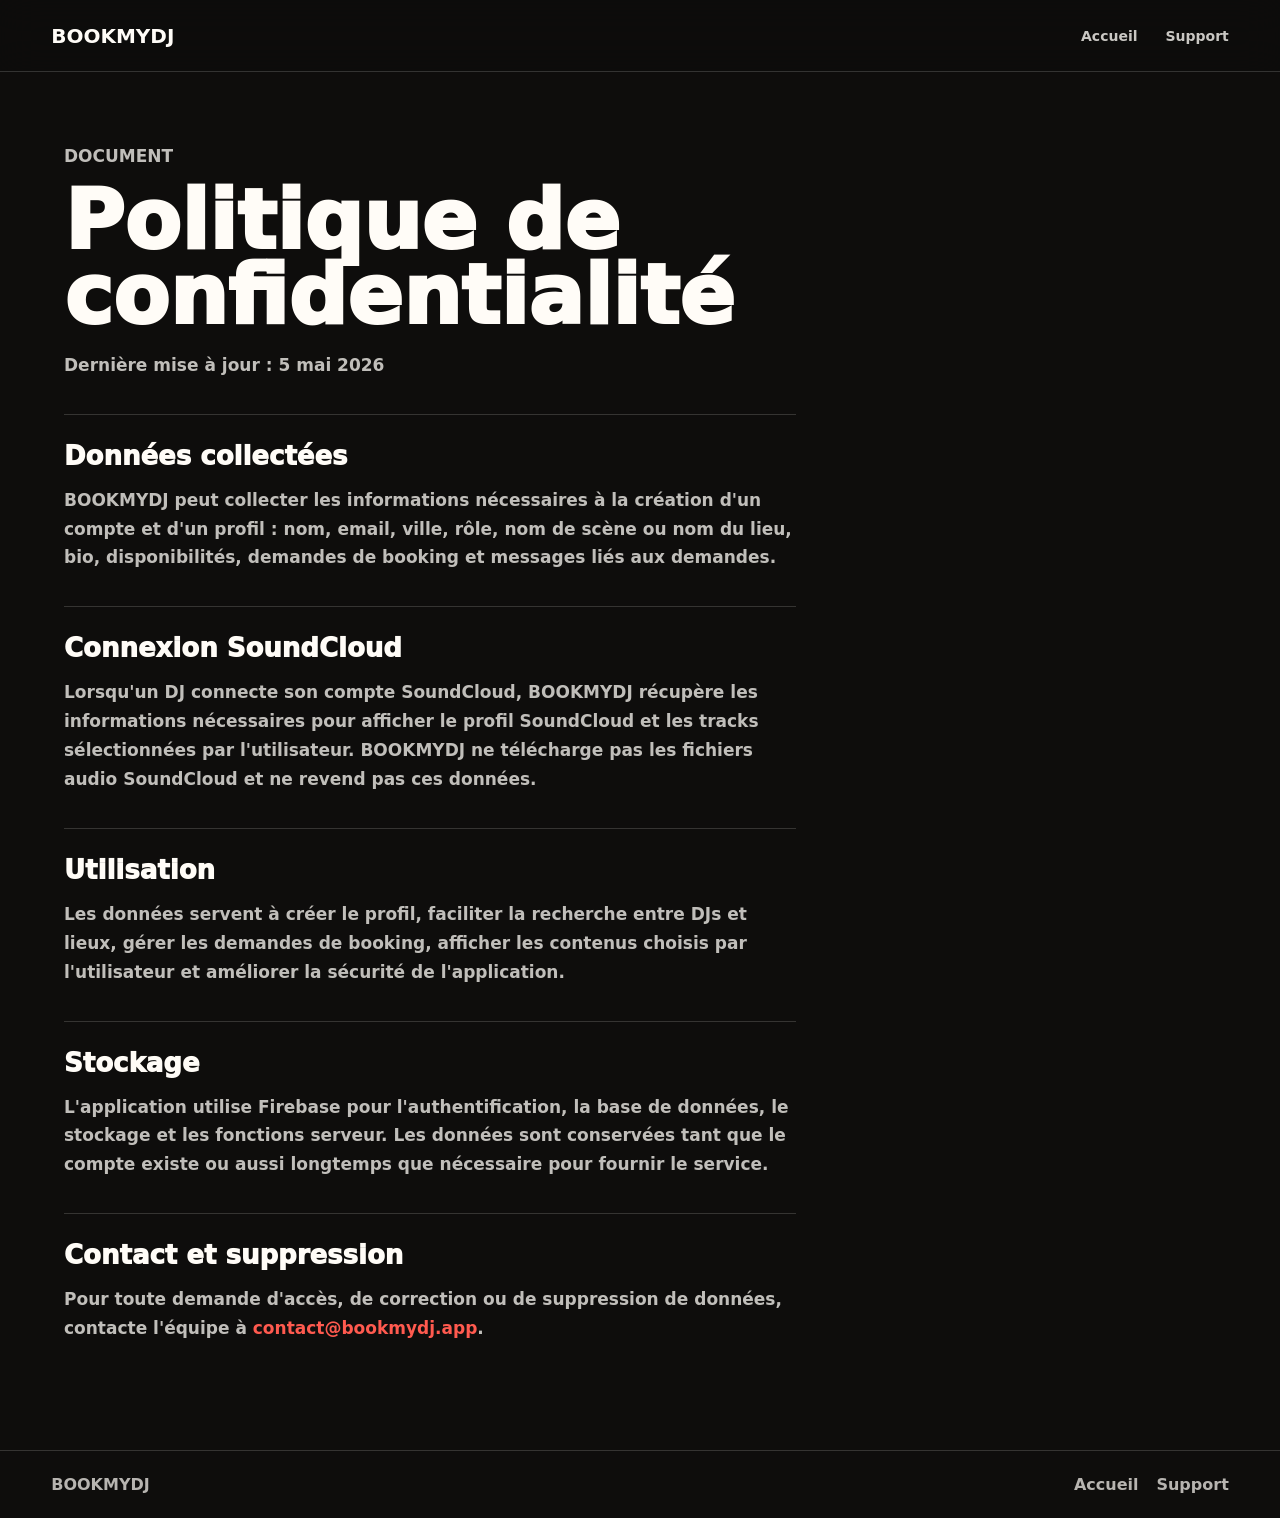
==== privacy.html @ 0f89406c "Initial BOOKMYDJ landing page" ====
<!doctype html>
<html lang="fr">
  <head>
    <meta charset="utf-8" />
    <meta name="viewport" content="width=device-width, initial-scale=1" />
    <meta name="description" content="Politique de confidentialité de BOOKMYDJ." />
    <title>Confidentialité - BOOKMYDJ</title>
    <link rel="stylesheet" href="styles.css" />
  </head>
  <body>
    <header class="site-header simple">
      <a class="brand" href="index.html">BOOKMYDJ</a>
      <nav class="nav-links" aria-label="Liens utiles">
        <a href="index.html">Accueil</a>
        <a href="support.html">Support</a>
      </nav>
    </header>

    <main class="legal-page">
      <p class="eyebrow">Document</p>
      <h1>Politique de confidentialité</h1>
      <p class="updated">Dernière mise à jour : 5 mai 2026</p>

      <section>
        <h2>Données collectées</h2>
        <p>BOOKMYDJ peut collecter les informations nécessaires à la création d'un compte et d'un profil : nom, email, ville, rôle, nom de scène ou nom du lieu, bio, disponibilités, demandes de booking et messages liés aux demandes.</p>
      </section>

      <section>
        <h2>Connexion SoundCloud</h2>
        <p>Lorsqu'un DJ connecte son compte SoundCloud, BOOKMYDJ récupère les informations nécessaires pour afficher le profil SoundCloud et les tracks sélectionnées par l'utilisateur. BOOKMYDJ ne télécharge pas les fichiers audio SoundCloud et ne revend pas ces données.</p>
      </section>

      <section>
        <h2>Utilisation</h2>
        <p>Les données servent à créer le profil, faciliter la recherche entre DJs et lieux, gérer les demandes de booking, afficher les contenus choisis par l'utilisateur et améliorer la sécurité de l'application.</p>
      </section>

      <section>
        <h2>Stockage</h2>
        <p>L'application utilise Firebase pour l'authentification, la base de données, le stockage et les fonctions serveur. Les données sont conservées tant que le compte existe ou aussi longtemps que nécessaire pour fournir le service.</p>
      </section>

      <section>
        <h2>Contact et suppression</h2>
        <p>Pour toute demande d'accès, de correction ou de suppression de données, contacte l'équipe à <a href="mailto:contact@bookmydj.app">contact@bookmydj.app</a>.</p>
      </section>
    </main>

    <footer class="site-footer">
      <span>BOOKMYDJ</span>
      <div>
        <a href="index.html">Accueil</a>
        <a href="support.html">Support</a>
      </div>
    </footer>
  </body>
</html>
---- styles.css ----
:root {
  color-scheme: dark;
  --ink: #11100f;
  --paper: #fffcf7;
  --muted: #8f867d;
  --line: rgba(255, 252, 247, 0.16);
  --accent: #ff5a4f;
  --teal: #19a78e;
  --blue: #4968f2;
  --night: #0e0d0c;
}

* {
  box-sizing: border-box;
}

body {
  margin: 0;
  min-width: 320px;
  background: var(--night);
  color: var(--paper);
  font-family: Inter, ui-sans-serif, system-ui, -apple-system, BlinkMacSystemFont, "Segoe UI", sans-serif;
  letter-spacing: 0;
}

a {
  color: inherit;
  text-decoration: none;
}

.site-header {
  position: fixed;
  z-index: 20;
  top: 0;
  left: 0;
  right: 0;
  display: flex;
  align-items: center;
  justify-content: space-between;
  gap: 24px;
  min-height: 72px;
  padding: 14px clamp(18px, 4vw, 54px);
  background: rgba(14, 13, 12, 0.78);
  border-bottom: 1px solid var(--line);
  backdrop-filter: blur(18px);
}

.site-header.simple {
  position: sticky;
}

.brand {
  font-size: 20px;
  font-weight: 900;
}

.nav-links {
  display: flex;
  align-items: center;
  justify-content: flex-end;
  gap: clamp(12px, 3vw, 28px);
  color: rgba(255, 252, 247, 0.78);
  font-size: 14px;
  font-weight: 800;
}

.hero {
  position: relative;
  min-height: 94vh;
  display: grid;
  align-items: end;
  padding: 118px clamp(18px, 5vw, 72px) 82px;
  background-image: url("https://images.unsplash.com/photo-1516450360452-9312f5e86fc7?auto=format&fit=crop&w=2200&q=86");
  background-size: cover;
  background-position: center;
  overflow: hidden;
}

.hero-shade {
  position: absolute;
  inset: 0;
  background: linear-gradient(90deg, rgba(14, 13, 12, 0.92), rgba(14, 13, 12, 0.58) 46%, rgba(14, 13, 12, 0.18)), linear-gradient(0deg, rgba(14, 13, 12, 0.94), rgba(14, 13, 12, 0) 45%);
}

.hero-content {
  position: relative;
  max-width: 780px;
  min-width: 0;
}

.eyebrow {
  margin: 0 0 12px;
  color: var(--accent);
  font-size: 12px;
  font-weight: 900;
  text-transform: uppercase;
}

h1,
h2,
h3,
p {
  letter-spacing: 0;
}

h1 {
  margin: 0;
  font-size: clamp(56px, 10vw, 128px);
  line-height: 0.92;
  font-weight: 950;
  max-width: 100%;
  overflow-wrap: anywhere;
}

.hero-copy {
  max-width: 640px;
  margin: 22px 0 0;
  color: rgba(255, 252, 247, 0.82);
  font-size: clamp(18px, 2vw, 23px);
  line-height: 1.42;
  font-weight: 700;
}

.hero-actions {
  display: flex;
  flex-wrap: wrap;
  gap: 12px;
  margin-top: 30px;
}

.primary-link,
.secondary-link {
  display: inline-flex;
  align-items: center;
  justify-content: center;
  min-height: 50px;
  border-radius: 8px;
  padding: 0 18px;
  font-weight: 900;
}

.primary-link {
  background: var(--accent);
  color: var(--paper);
}

.secondary-link {
  background: rgba(255, 252, 247, 0.12);
  border: 1px solid rgba(255, 252, 247, 0.24);
}

.section,
.split-section {
  padding: 72px clamp(18px, 5vw, 72px);
}

.section-heading {
  max-width: 760px;
}

h2 {
  margin: 0;
  font-size: clamp(34px, 5vw, 58px);
  line-height: 1;
  font-weight: 930;
}

.section-heading p,
.split-section p,
.legal-page p {
  color: rgba(255, 252, 247, 0.74);
  font-size: 17px;
  line-height: 1.7;
  font-weight: 650;
}

.feature-grid {
  display: grid;
  grid-template-columns: repeat(3, minmax(0, 1fr));
  gap: 14px;
  margin-top: 32px;
}

.feature-card,
.sound-panel {
  border: 1px solid rgba(255, 252, 247, 0.16);
  border-radius: 8px;
  background: var(--paper);
  color: var(--ink);
}

.feature-card {
  min-height: 230px;
  padding: 22px;
}

.feature-number {
  display: inline-flex;
  margin-bottom: 30px;
  color: var(--accent);
  font-size: 13px;
  font-weight: 950;
}

h3 {
  margin: 0 0 10px;
  font-size: 24px;
  font-weight: 930;
}

.feature-card p {
  margin: 0;
  color: #5f5851;
  font-size: 15px;
  line-height: 1.58;
  font-weight: 700;
}

.split-section {
  display: grid;
  grid-template-columns: minmax(0, 1fr) minmax(300px, 520px);
  gap: clamp(22px, 5vw, 70px);
  align-items: center;
  background: #151311;
}

.sound-panel {
  padding: 18px;
}

.sound-row {
  display: flex;
  align-items: center;
  gap: 13px;
  min-height: 78px;
  border-top: 1px solid #e5d8c9;
}

.sound-row:first-child {
  border-top: 0;
}

.sound-row span {
  width: 42px;
  height: 42px;
  border-radius: 8px;
  background: var(--ink);
}

.sound-row.active span {
  background: var(--accent);
}

.sound-row strong {
  display: block;
  font-size: 16px;
  font-weight: 930;
}

.sound-row p {
  margin: 3px 0 0;
  color: var(--muted);
  font-size: 13px;
  line-height: 1.4;
}

.compact {
  padding-top: 64px;
  padding-bottom: 88px;
}

.legal-page {
  max-width: 860px;
  padding: 70px clamp(18px, 5vw, 72px) 90px;
}

.legal-page h1 {
  font-size: clamp(42px, 8vw, 82px);
}

.legal-page section {
  margin-top: 34px;
  padding-top: 28px;
  border-top: 1px solid var(--line);
}

.legal-page h2 {
  font-size: 26px;
}

.legal-page a {
  color: var(--accent);
  font-weight: 900;
}

.updated {
  color: var(--muted);
}

.site-footer {
  display: flex;
  align-items: center;
  justify-content: space-between;
  gap: 18px;
  padding: 24px clamp(18px, 4vw, 54px);
  border-top: 1px solid var(--line);
  color: rgba(255, 252, 247, 0.7);
  font-weight: 850;
}

.site-footer div {
  display: flex;
  gap: 18px;
}

@media (max-width: 780px) {
  .site-header {
    align-items: flex-start;
    flex-direction: column;
    gap: 10px;
    overflow: hidden;
  }

  .nav-links {
    width: 100%;
    max-width: 100%;
    justify-content: flex-start;
    overflow-x: auto;
    padding-bottom: 4px;
  }

  h1 {
    font-size: clamp(42px, 13vw, 54px);
    line-height: 0.98;
  }

  .hero {
    min-height: 92vh;
    padding-top: 150px;
    background-position: 62% center;
  }

  .feature-grid,
  .split-section {
    grid-template-columns: 1fr;
  }

  .feature-card {
    min-height: 190px;
  }

  .site-footer {
    flex-direction: column;
    align-items: flex-start;
  }
}
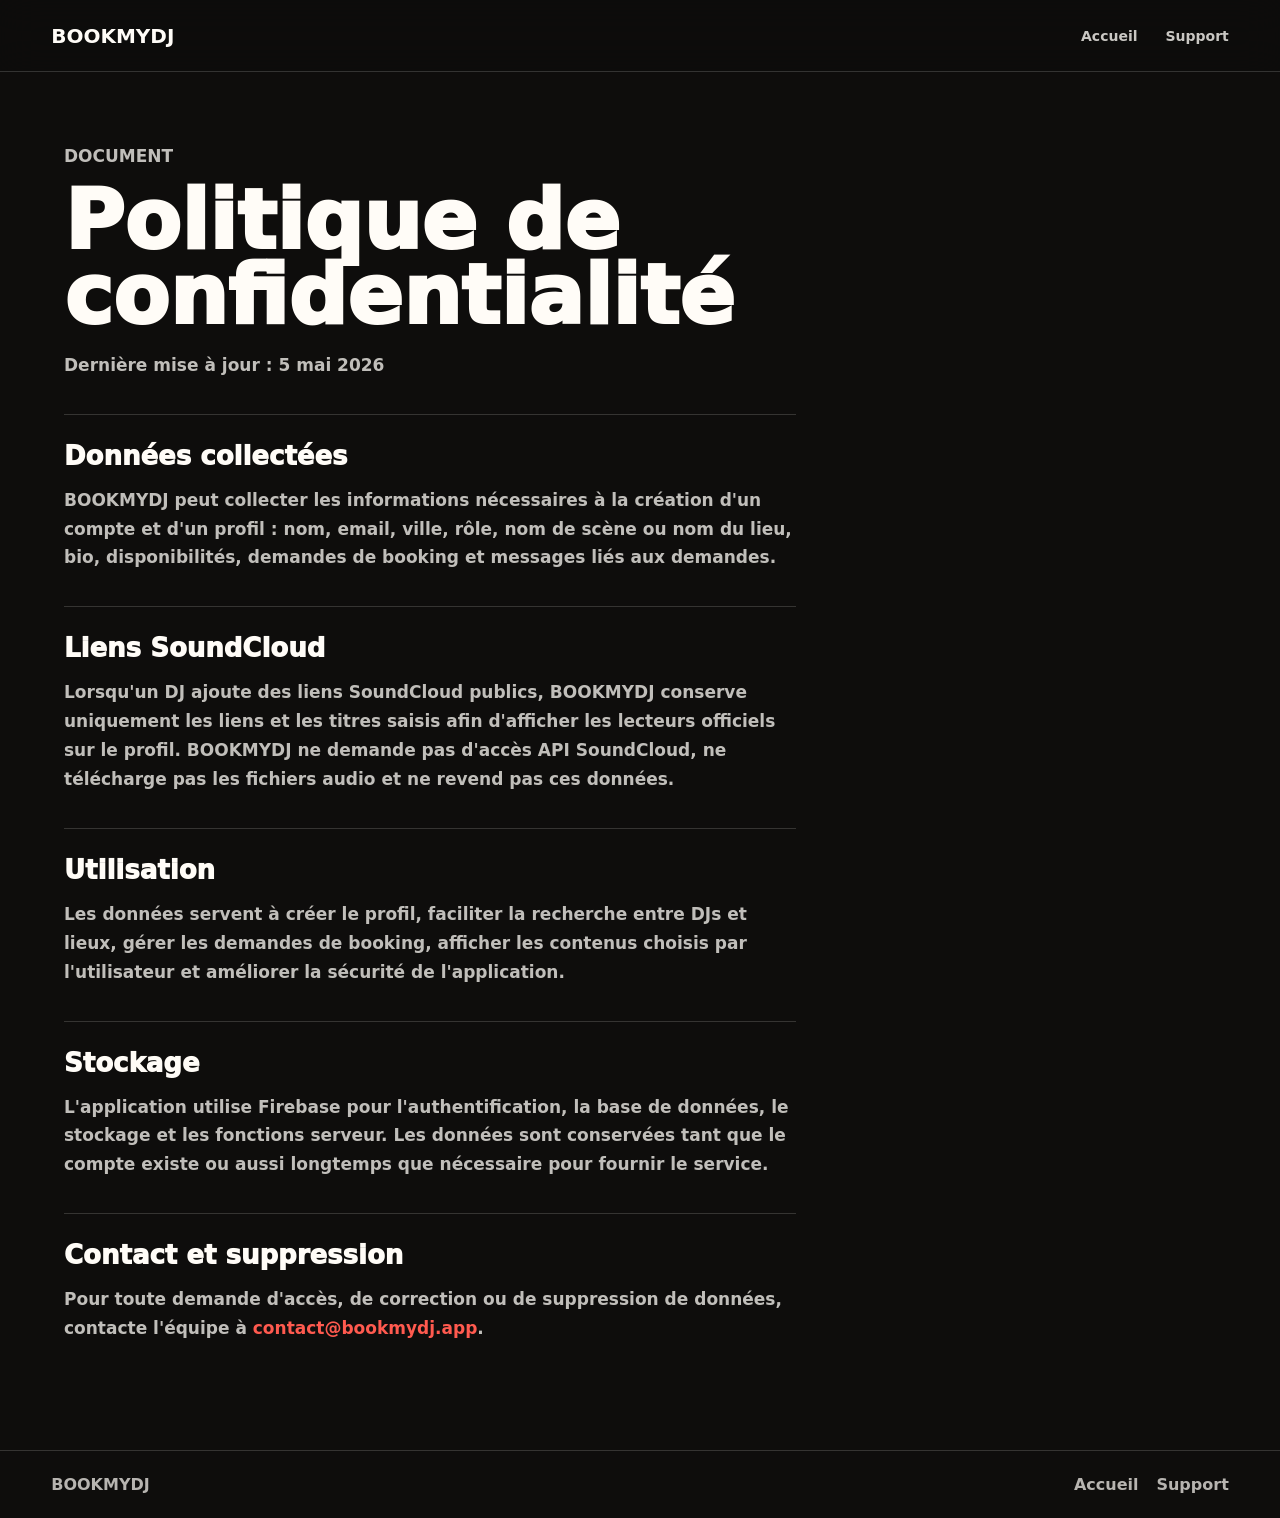
==== commit 7b44739b: "Update SoundCloud manual link copy" ====
--- a/privacy.html
+++ b/privacy.html
@@ -27,8 +27,8 @@
       </section>
 
       <section>
-        <h2>Connexion SoundCloud</h2>
-        <p>Lorsqu'un DJ connecte son compte SoundCloud, BOOKMYDJ récupère les informations nécessaires pour afficher le profil SoundCloud et les tracks sélectionnées par l'utilisateur. BOOKMYDJ ne télécharge pas les fichiers audio SoundCloud et ne revend pas ces données.</p>
+        <h2>Liens SoundCloud</h2>
+        <p>Lorsqu'un DJ ajoute des liens SoundCloud publics, BOOKMYDJ conserve uniquement les liens et les titres saisis afin d'afficher les lecteurs officiels sur le profil. BOOKMYDJ ne demande pas d'accès API SoundCloud, ne télécharge pas les fichiers audio et ne revend pas ces données.</p>
       </section>
 
       <section>
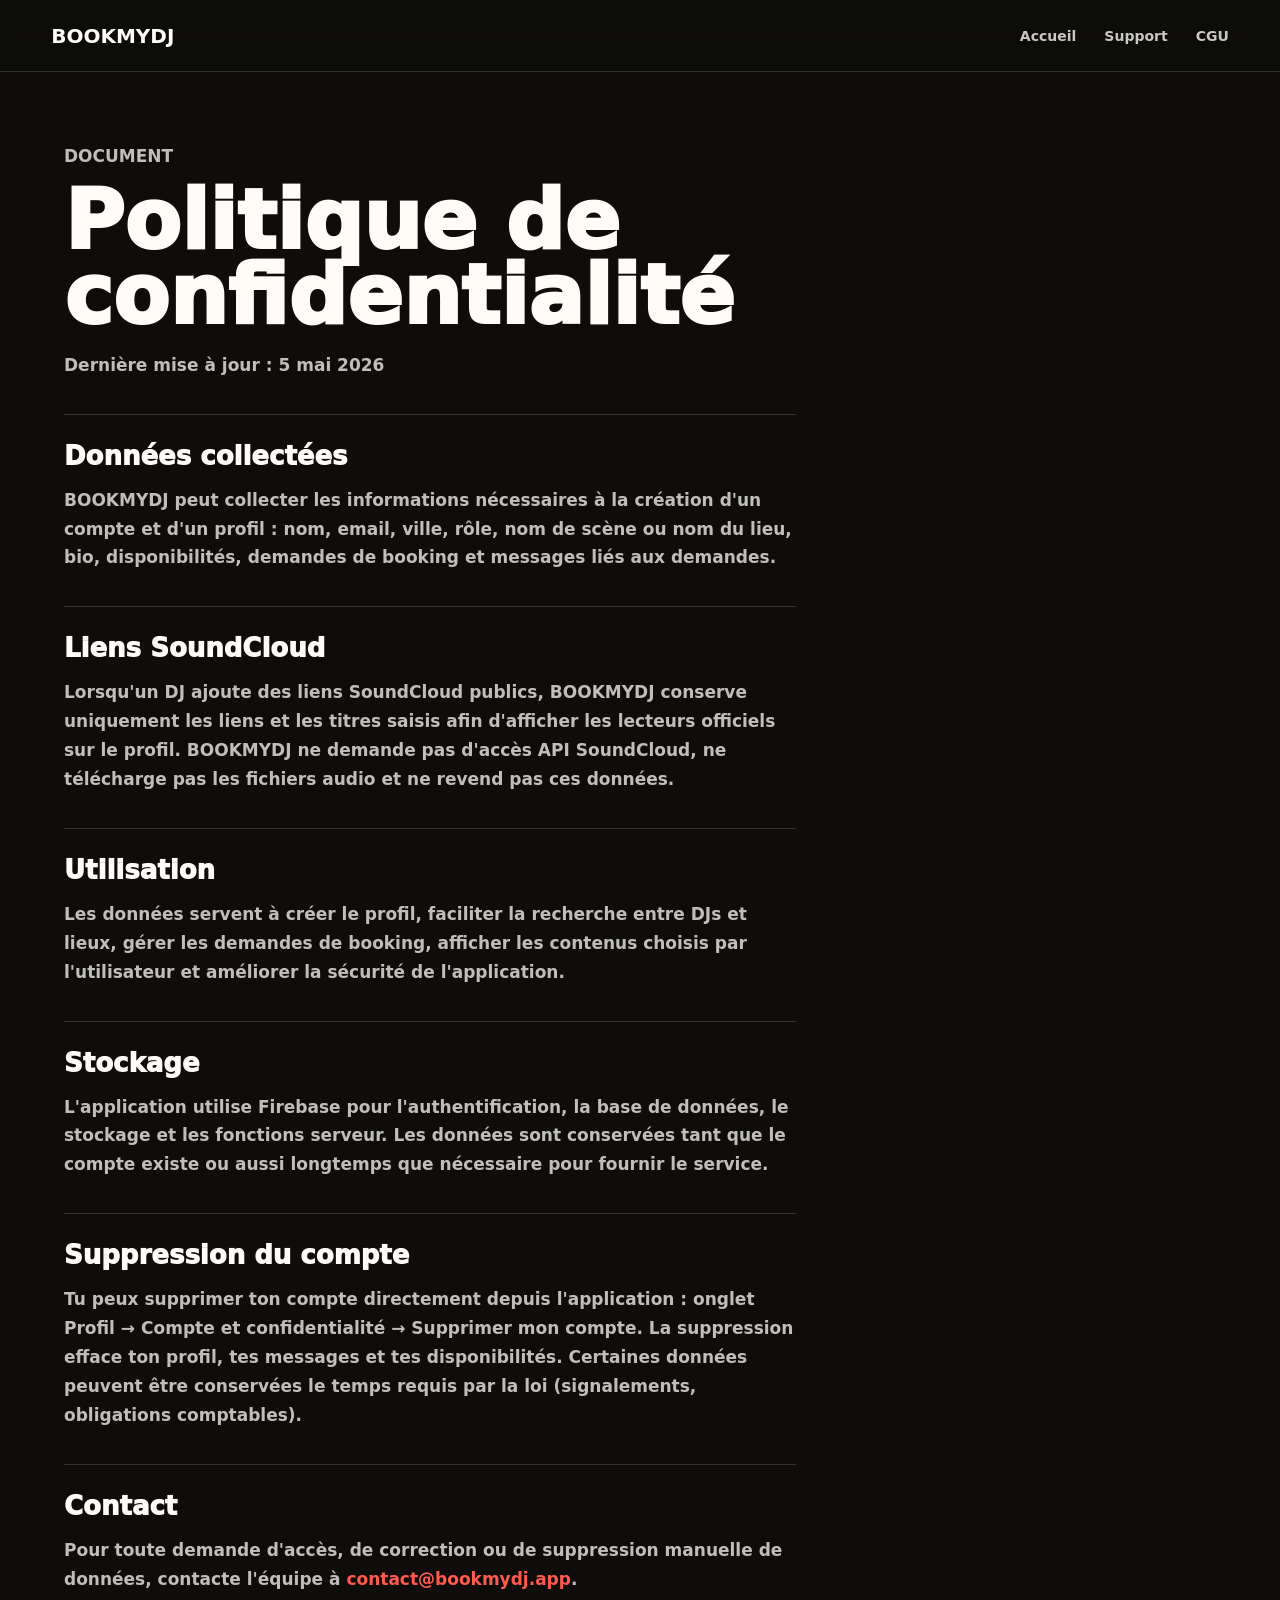
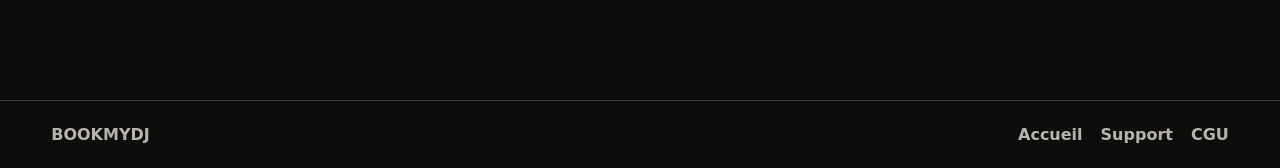
==== commit a4a8f489: "Add CGU page + account deletion section in privacy" ====
--- a/privacy.html
+++ b/privacy.html
@@ -13,6 +13,7 @@
       <nav class="nav-links" aria-label="Liens utiles">
         <a href="index.html">Accueil</a>
         <a href="support.html">Support</a>
+        <a href="cgu.html">CGU</a>
       </nav>
     </header>
 
@@ -42,8 +43,13 @@
       </section>
 
       <section>
-        <h2>Contact et suppression</h2>
-        <p>Pour toute demande d'accès, de correction ou de suppression de données, contacte l'équipe à <a href="mailto:contact@bookmydj.app">contact@bookmydj.app</a>.</p>
+        <h2>Suppression du compte</h2>
+        <p>Tu peux supprimer ton compte directement depuis l'application : onglet Profil → Compte et confidentialité → Supprimer mon compte. La suppression efface ton profil, tes messages et tes disponibilités. Certaines données peuvent être conservées le temps requis par la loi (signalements, obligations comptables).</p>
+      </section>
+
+      <section>
+        <h2>Contact</h2>
+        <p>Pour toute demande d'accès, de correction ou de suppression manuelle de données, contacte l'équipe à <a href="mailto:contact@bookmydj.app">contact@bookmydj.app</a>.</p>
       </section>
     </main>
 
@@ -52,6 +58,7 @@
       <div>
         <a href="index.html">Accueil</a>
         <a href="support.html">Support</a>
+        <a href="cgu.html">CGU</a>
       </div>
     </footer>
   </body>
